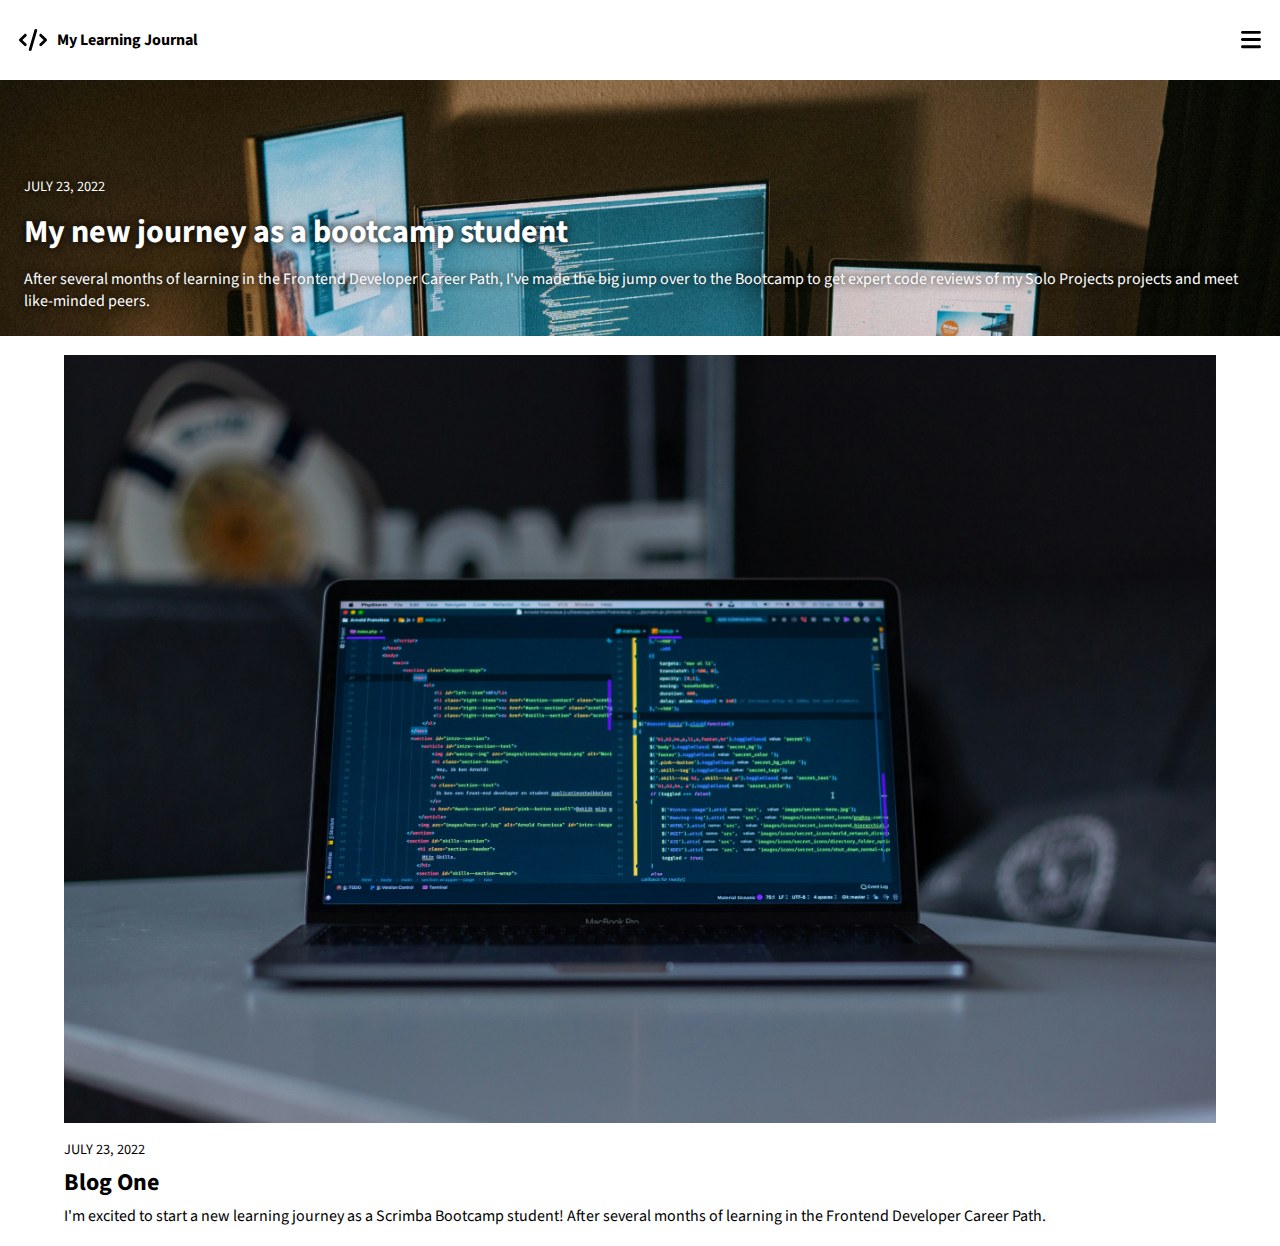
==== index.html @ e645233d "Implemented the blog section..." ====
<!DOCTYPE html>
<html lang="en">
<head>
    <meta charset="UTF-8">
    <meta name="viewport" content="width=device-width, initial-scale=1.0">
    <link rel="preconnect" href="https://fonts.googleapis.com">
    <link rel="preconnect" href="https://fonts.gstatic.com" crossorigin>
    <link href="https://fonts.googleapis.com/css2?family=Source+Sans+3:wght@400;700&display=swap" rel="stylesheet">
    <link rel="stylesheet" href="index.css">
    <title>My Learning Journal</title>
</head>
<body>
    <header class="flex">
        <img src="./images/site-logo.svg" alt="The site icon" class="site-logo">
        <p class="site-title">My Learning Journal</p>
        <img src="./images/bars-icon.svg" aria-label="Menu button" id="menu-btn">
        <nav class="hidden" id="menu-bar">
            <p class="close-btn" id="close-btn" aria-label="Close button">X</p>
            <ul>
                <li><a href="#" class="nav-link">Home</a></li>
                <li><a href="#" class="nav-link">About Me</a></li>
            </ul>
        </nav>
    </header>

    <main>
        <section class="hero" role="img">
            <p class="hero-subtitle">JULY 23, 2022</p>
            <h1 class="hero-title">My new journey as a bootcamp student</h1>
            <p class="hero-body">After several months of learning in the Frontend Developer Career Path, I've made the big jump over to the Bootcamp to
            get expert code reviews of my Solo Projects projects and meet like-minded peers.
            </p>
        </section>

        <article class="blog-post">
            <img src="./images/blog-one.jpg" alt="A random image" class="blog-post-img">
            <p class="blog-post-subtitle">JULY 23, 2022</p>
            <h2 class="blog-post-title">Blog One</h2>
            <p class="blog-post-body">I'm excited to start a new learning journey as a Scrimba Bootcamp student! After several months of learning in the
            Frontend Developer Career Path.</p>
        </article>
    </main>

    <script src="index.js"></script>
</body>
</html>
---- index.css ----
* {
    box-sizing: border-box;
}

body {
    margin: 0;
    font-family: 'Source Sans 3', sans-serif;
}

/* Utility Classes */

.flex {
    display: flex;
}

.hidden {
    display: none;
}

/* Layout */

header {
    padding: 0.8em 1.2em;
    align-items: center;
    position: relative;
}

.site-logo {
    width: 10%;
    max-width: 28px;
}

.site-title {
    margin-left: 10px;
    font-weight: 700;
}

nav {
    background-color: #202020;
    width: 150px;
    height: 60vh;
    position: absolute; 
    top: 0;
    right: 0;
}

nav > ul {
    list-style: none;
    padding-left: 0.5em;
    margin: 1.2em 0;
}

ul > li {
    margin-bottom: 0.5em;
    border-bottom: 1px solid #ececec;
}

.hero {
    background: url('./images/hero-img.jpg');
    background-size: cover;
    color: #fff;
    padding: 6em 1.5em 1.5em;
}

.hero-subtitle,
.hero-title,
.hero-body {
    margin: 0;
    text-shadow: 0 0 8px black;
}

.hero-subtitle {
    font-size: 0.9rem;
}

.hero-title {
    font-size: 2rem;
    margin: 0.4em 0;
}

.blog-post {
    width: 90%;
    margin: 0 auto;
    padding: 1.2em 0;
}

.blog-post-img {
    width: 100%;
    display: block;
    margin-bottom: 1em;
}

.blog-post-subtitle,
.blog-post-body {
    margin: 0;
}

.blog-post-subtitle {
    font-size: 0.9rem;
}

.blog-post-title {
    margin: 0.2em 0;
    font-size: 1.5rem;
}

/* Buttons & Links */

#menu-btn {
    width: 20px;
    margin-left: auto;
}

.close-btn {
    margin: 0.2em 0.4em 0 0;
    text-align: right;
    color: #ececec;
    font-weight: 700;
    font-size: 1.6rem;
}

.nav-link {
    color: #ececec;
    font-size: 1.1rem;
    text-decoration: none;
}

#menu-btn:hover,
.close-btn:hover,
.nav-link:hover,
.nav-link:active {
    cursor: pointer;
    opacity: 0.7;
}
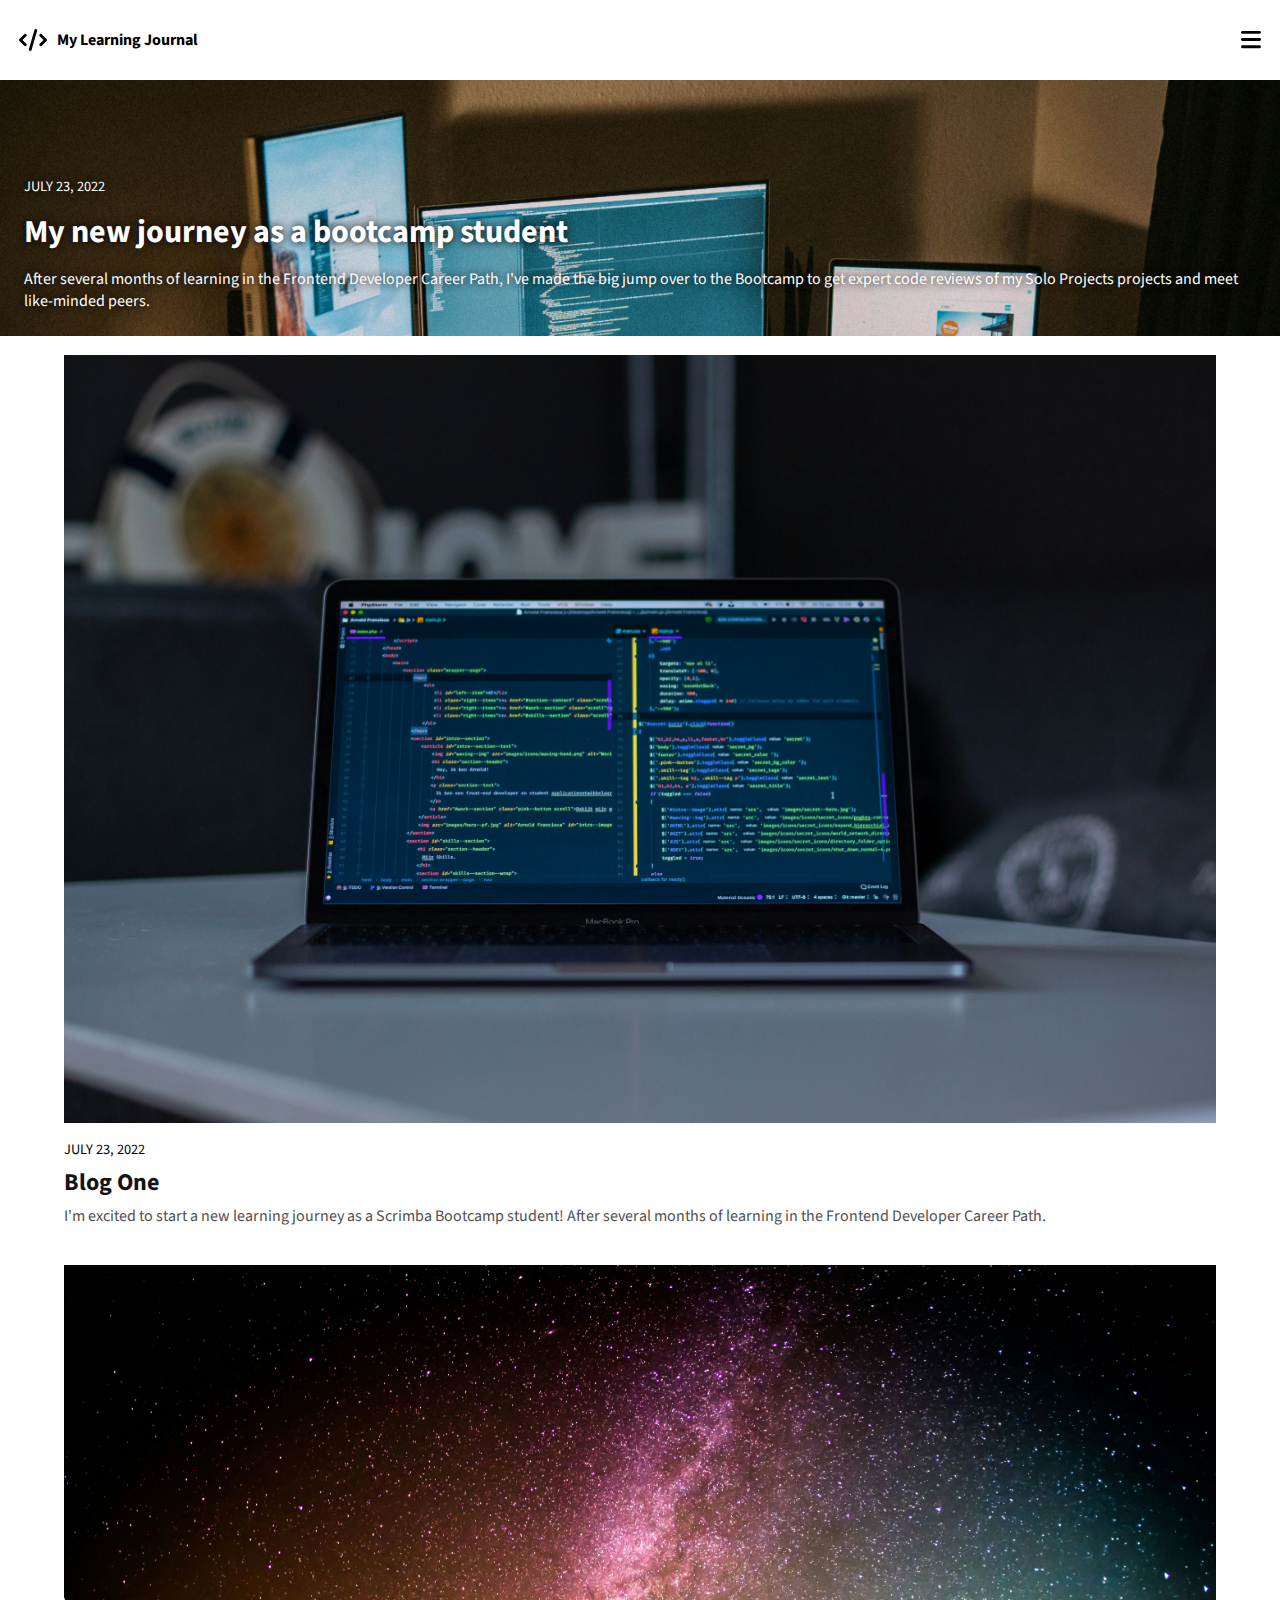
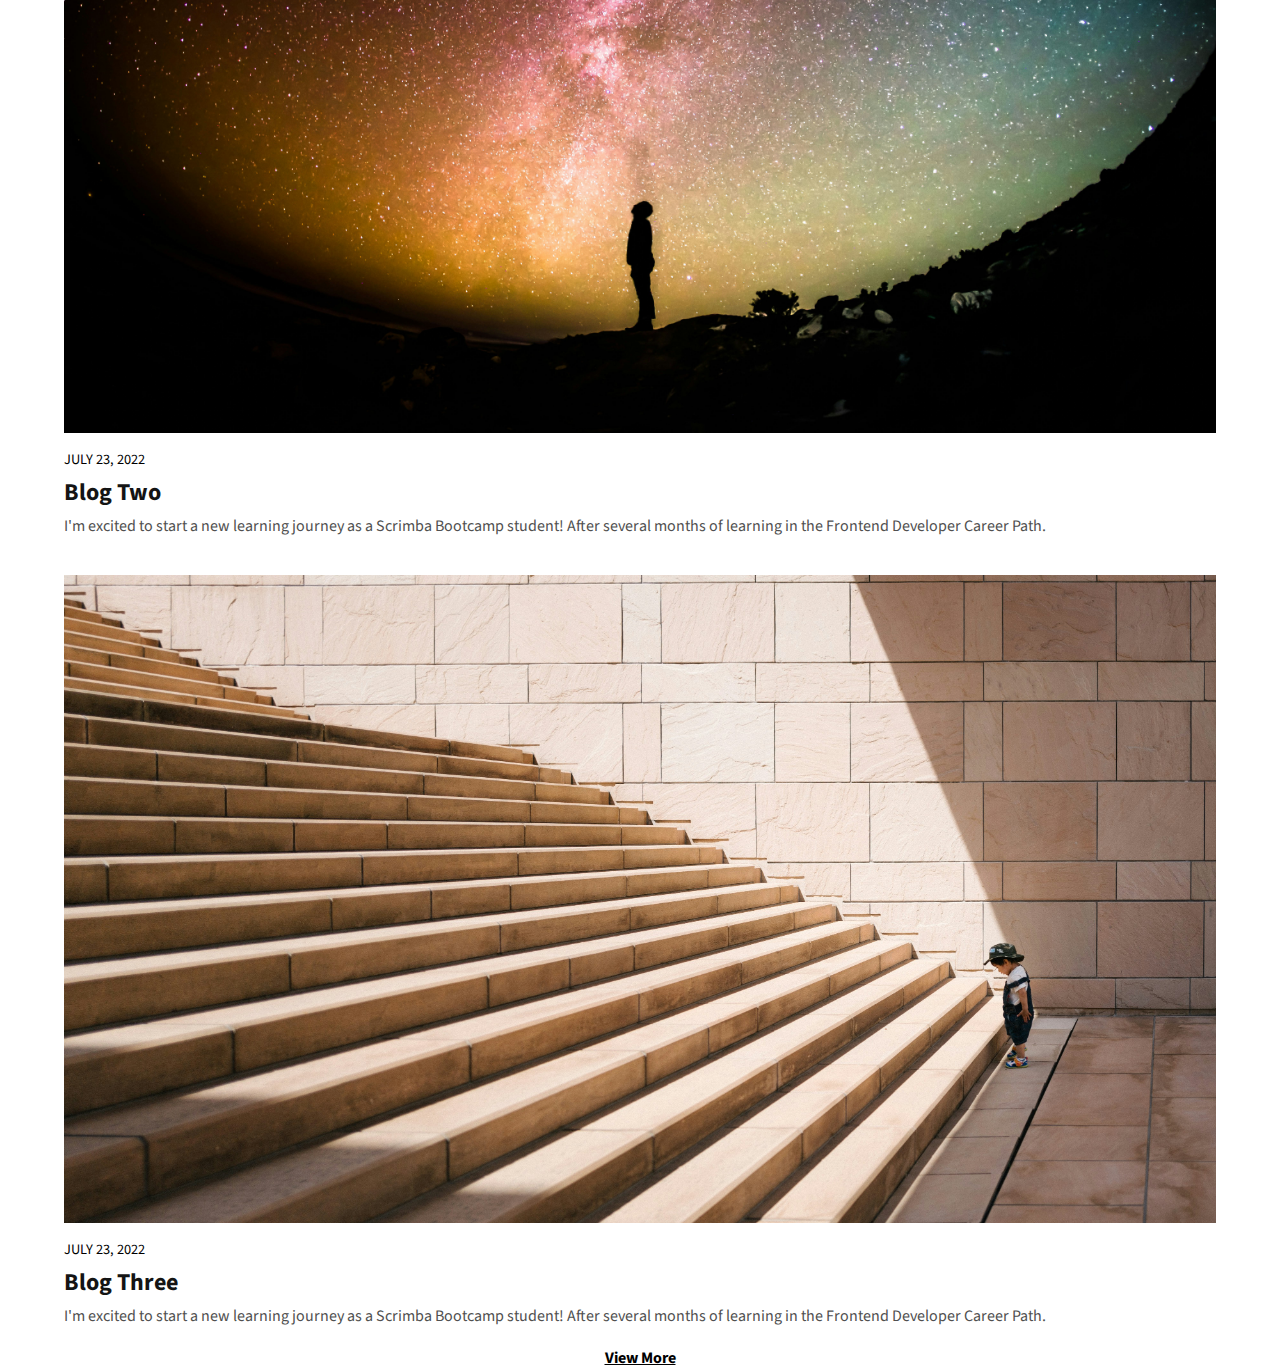
==== commit 136ca5c0: "Almost completed the mobile view" ====
--- a/index.html
+++ b/index.html
@@ -15,7 +15,7 @@
         <p class="site-title">My Learning Journal</p>
         <img src="./images/bars-icon.svg" aria-label="Menu button" id="menu-btn">
         <nav class="hidden" id="menu-bar">
-            <p class="close-btn" id="close-btn" aria-label="Close button">X</p>
+            <p class="close-menu-btn" id="close-menu-btn" aria-label="Close button">X</p>
             <ul>
                 <li><a href="#" class="nav-link">Home</a></li>
                 <li><a href="#" class="nav-link">About Me</a></li>
@@ -39,6 +39,44 @@
             <p class="blog-post-body">I'm excited to start a new learning journey as a Scrimba Bootcamp student! After several months of learning in the
             Frontend Developer Career Path.</p>
         </article>
+
+        <article class="blog-post">
+            <img src="./images/blog-two.jpg" alt="A random image" class="blog-post-img">
+            <p class="blog-post-subtitle">JULY 23, 2022</p>
+            <h2 class="blog-post-title">Blog Two</h2>
+            <p class="blog-post-body">I'm excited to start a new learning journey as a Scrimba Bootcamp student! After several months of learning in the Frontend Developer Career Path.</p>
+        </article>
+
+        <article class="blog-post">
+            <img src="./images/blog-three.jpg" alt="A random image" class="blog-post-img">
+            <p class="blog-post-subtitle">JULY 23, 2022</p>
+            <h2 class="blog-post-title">Blog Three</h2>
+            <p class="blog-post-body">I'm excited to start a new learning journey as a Scrimba Bootcamp student! After several months of learning in the Frontend Developer Career Path.</p>
+        </article>
+
+        <section class="hidden" id="hidden-posts">
+            <article class="blog-post">
+                <img src="./images/blog-four.jpg" alt="A random image" class="blog-post-img">
+                <p class="blog-post-subtitle">JULY 23, 2022</p>
+                <h2 class="blog-post-title">Blog Four</h2>
+                <p class="blog-post-body">I'm excited to start a new learning journey as a Scrimba Bootcamp student! After several months of learning in the Frontend Developer Career Path.</p>
+            </article>
+
+            <article class="blog-post">
+                <img src="./images/blog-five.jpg" alt="A random image" class="blog-post-img">
+                <p class="blog-post-subtitle">JULY 23, 2022</p>
+                <h2 class="blog-post-title">Blog Five</h2>
+                <p class="blog-post-body">I'm excited to start a new learning journey as a Scrimba Bootcamp student! After several months of learning in the Frontend Developer Career Path.</p>
+            </article>
+
+            <article class="blog-post">
+                <img src="./images/blog-six.jpg" alt="A random image" class="blog-post-img">
+                <p class="blog-post-subtitle">JULY 23, 2022</p>
+                <h2 class="blog-post-title">Blog Six</h2>
+                <p class="blog-post-body">I'm excited to start a new learning journey as a Scrimba Bootcamp student! After several months of learning in the Frontend Developer Career Path.</p>
+            </article>
+        </section>
+        <button id="btn-expand-posts">View More</button>
     </main>
 
     <script src="index.js"></script>
--- a/index.css
+++ b/index.css
@@ -93,15 +93,18 @@
 .blog-post-subtitle,
 .blog-post-body {
     margin: 0;
+    color: #505050;
 }
 
 .blog-post-subtitle {
     font-size: 0.9rem;
+    color: #000;
 }
 
 .blog-post-title {
     margin: 0.2em 0;
     font-size: 1.5rem;
+    color: #141414;
 }
 
 /* Buttons & Links */
@@ -111,7 +114,7 @@
     margin-left: auto;
 }
 
-.close-btn {
+.close-menu-btn {
     margin: 0.2em 0.4em 0 0;
     text-align: right;
     color: #ececec;
@@ -125,8 +128,21 @@
     text-decoration: none;
 }
 
+#btn-expand-posts {
+    display: block;
+    margin: 0 auto;
+    color: #000;
+    font-family: inherit;
+    font-size: 1rem;
+    font-weight: 700;
+    text-decoration: underline;
+    border: none;
+    background-color: inherit;
+}
+
 #menu-btn:hover,
-.close-btn:hover,
+#btn-expand-posts:hover,
+.close-menu-btn:hover,
 .nav-link:hover,
 .nav-link:active {
     cursor: pointer;
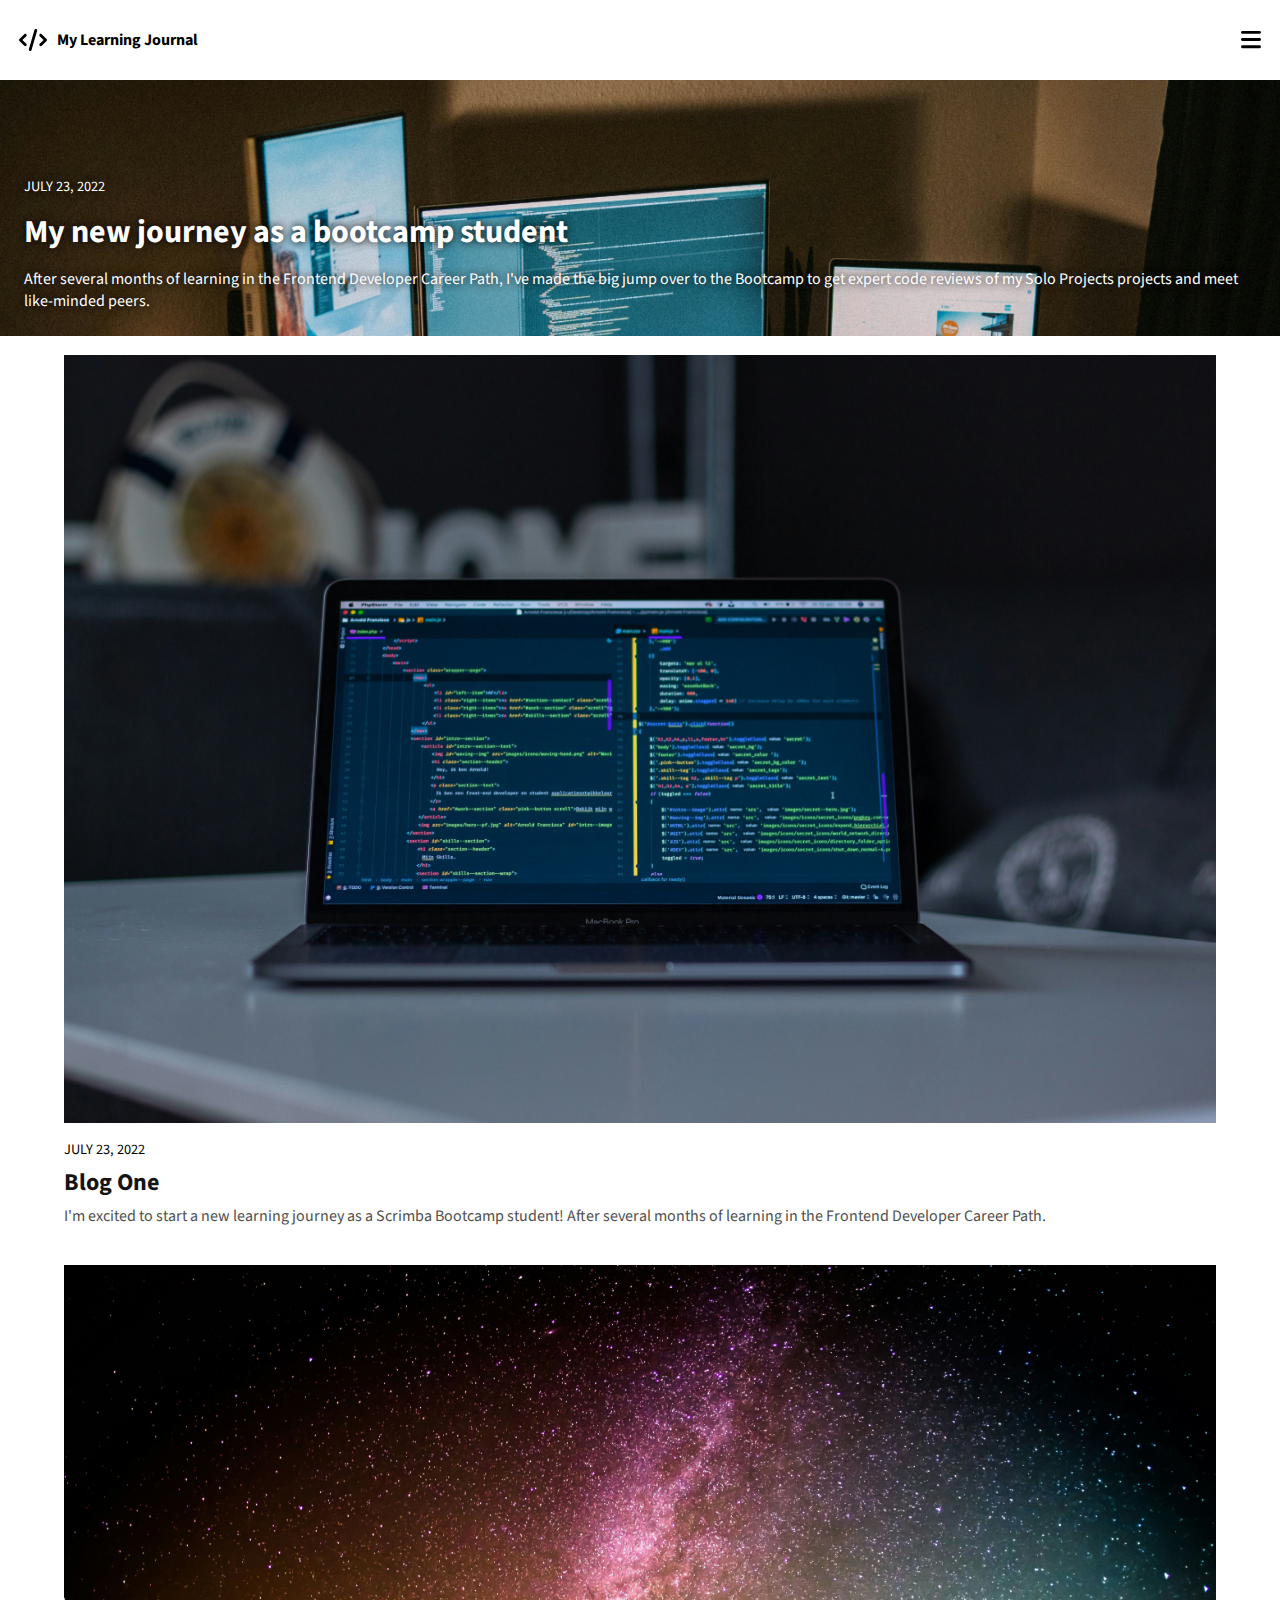
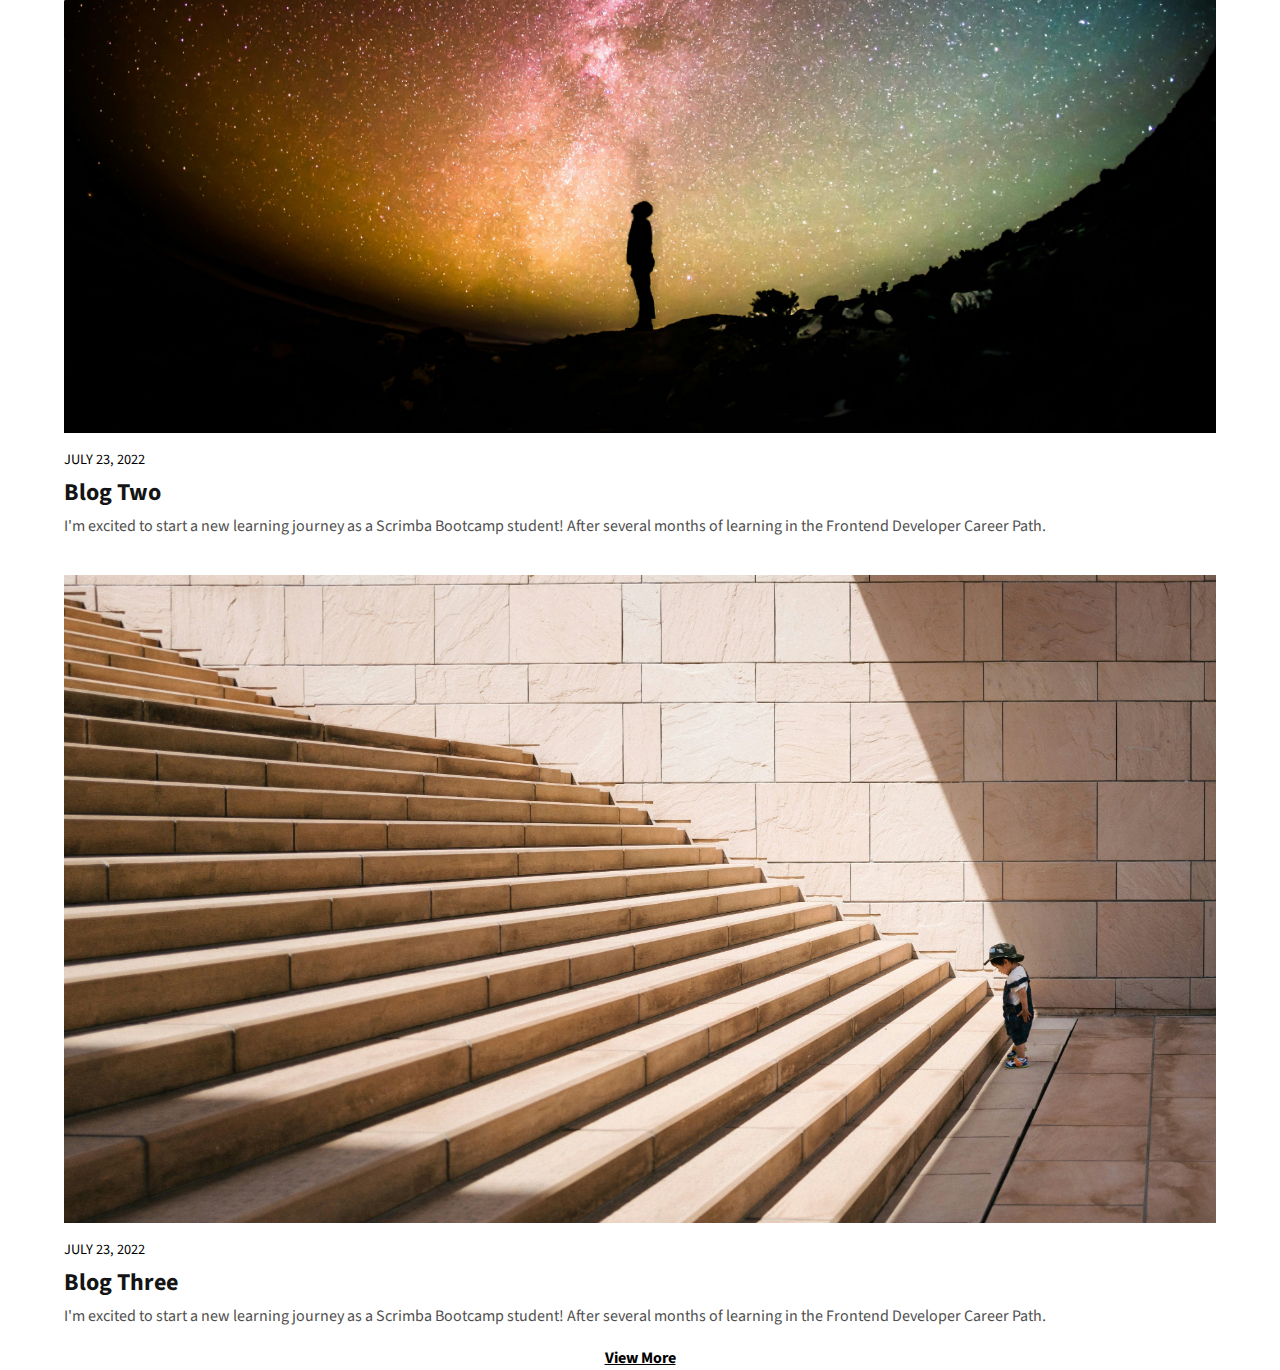
==== commit c64d8480: "Updated the images" ====
--- a/index.html
+++ b/index.html
@@ -33,7 +33,7 @@
         </section>
 
         <article class="blog-post">
-            <img src="./images/blog-one.jpg" alt="A random image" class="blog-post-img">
+            <img src="./images/blog-one.jpg" alt="A random image" class="blog-post-img" loading="lazy">
             <p class="blog-post-subtitle">JULY 23, 2022</p>
             <h2 class="blog-post-title">Blog One</h2>
             <p class="blog-post-body">I'm excited to start a new learning journey as a Scrimba Bootcamp student! After several months of learning in the
@@ -41,14 +41,14 @@
         </article>
 
         <article class="blog-post">
-            <img src="./images/blog-two.jpg" alt="A random image" class="blog-post-img">
+            <img src="./images/blog-two.jpg" alt="A random image" class="blog-post-img" loading="lazy">
             <p class="blog-post-subtitle">JULY 23, 2022</p>
             <h2 class="blog-post-title">Blog Two</h2>
             <p class="blog-post-body">I'm excited to start a new learning journey as a Scrimba Bootcamp student! After several months of learning in the Frontend Developer Career Path.</p>
         </article>
 
         <article class="blog-post">
-            <img src="./images/blog-three.jpg" alt="A random image" class="blog-post-img">
+            <img src="./images/blog-three.jpg" alt="A random image" class="blog-post-img" loading="lazy">
             <p class="blog-post-subtitle">JULY 23, 2022</p>
             <h2 class="blog-post-title">Blog Three</h2>
             <p class="blog-post-body">I'm excited to start a new learning journey as a Scrimba Bootcamp student! After several months of learning in the Frontend Developer Career Path.</p>
@@ -56,21 +56,21 @@
 
         <section class="hidden" id="hidden-posts">
             <article class="blog-post">
-                <img src="./images/blog-four.jpg" alt="A random image" class="blog-post-img">
+                <img src="./images/blog-four.jpg" alt="A random image" class="blog-post-img" loading="lazy">
                 <p class="blog-post-subtitle">JULY 23, 2022</p>
                 <h2 class="blog-post-title">Blog Four</h2>
                 <p class="blog-post-body">I'm excited to start a new learning journey as a Scrimba Bootcamp student! After several months of learning in the Frontend Developer Career Path.</p>
             </article>
 
             <article class="blog-post">
-                <img src="./images/blog-five.jpg" alt="A random image" class="blog-post-img">
+                <img src="./images/blog-five.jpg" alt="A random image" class="blog-post-img" loading="lazy">
                 <p class="blog-post-subtitle">JULY 23, 2022</p>
                 <h2 class="blog-post-title">Blog Five</h2>
                 <p class="blog-post-body">I'm excited to start a new learning journey as a Scrimba Bootcamp student! After several months of learning in the Frontend Developer Career Path.</p>
             </article>
 
             <article class="blog-post">
-                <img src="./images/blog-six.jpg" alt="A random image" class="blog-post-img">
+                <img src="./images/blog-six.jpg" alt="A random image" class="blog-post-img" loading="lazy">
                 <p class="blog-post-subtitle">JULY 23, 2022</p>
                 <h2 class="blog-post-title">Blog Six</h2>
                 <p class="blog-post-body">I'm excited to start a new learning journey as a Scrimba Bootcamp student! After several months of learning in the Frontend Developer Career Path.</p>
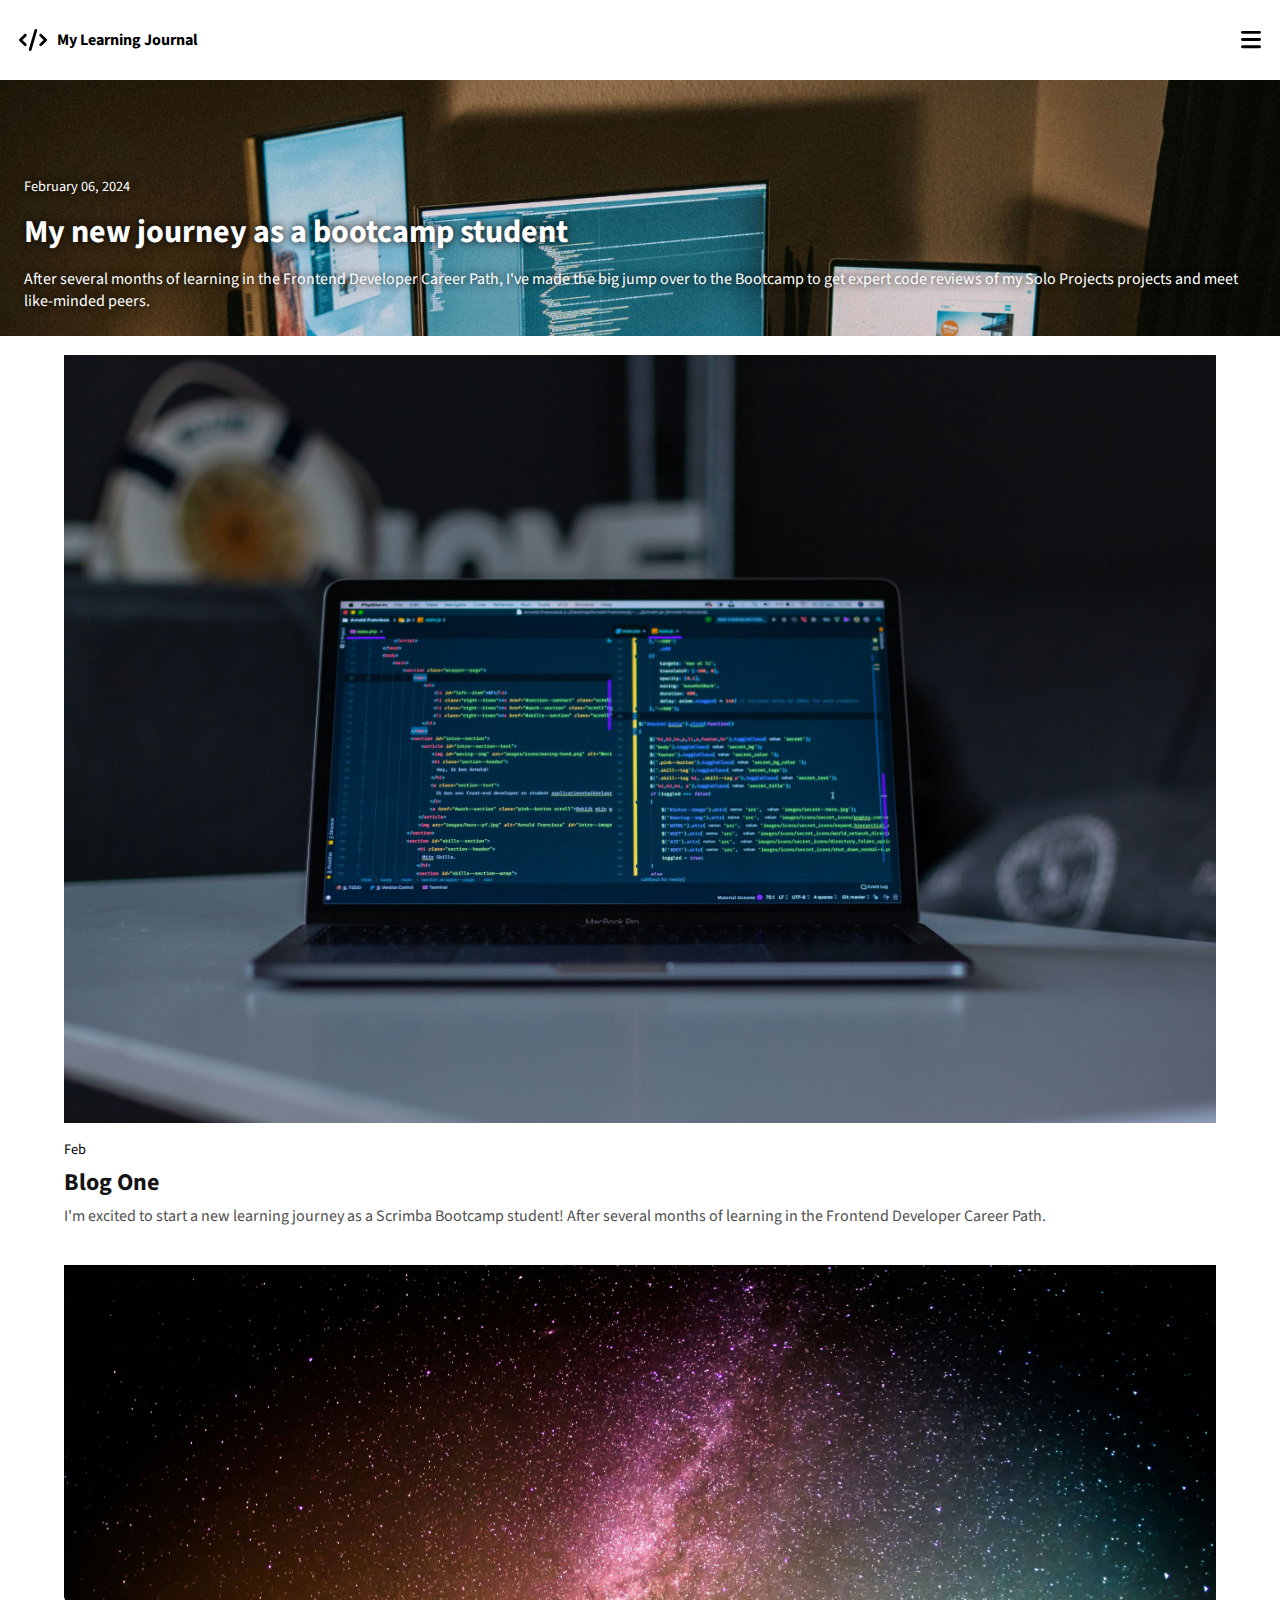
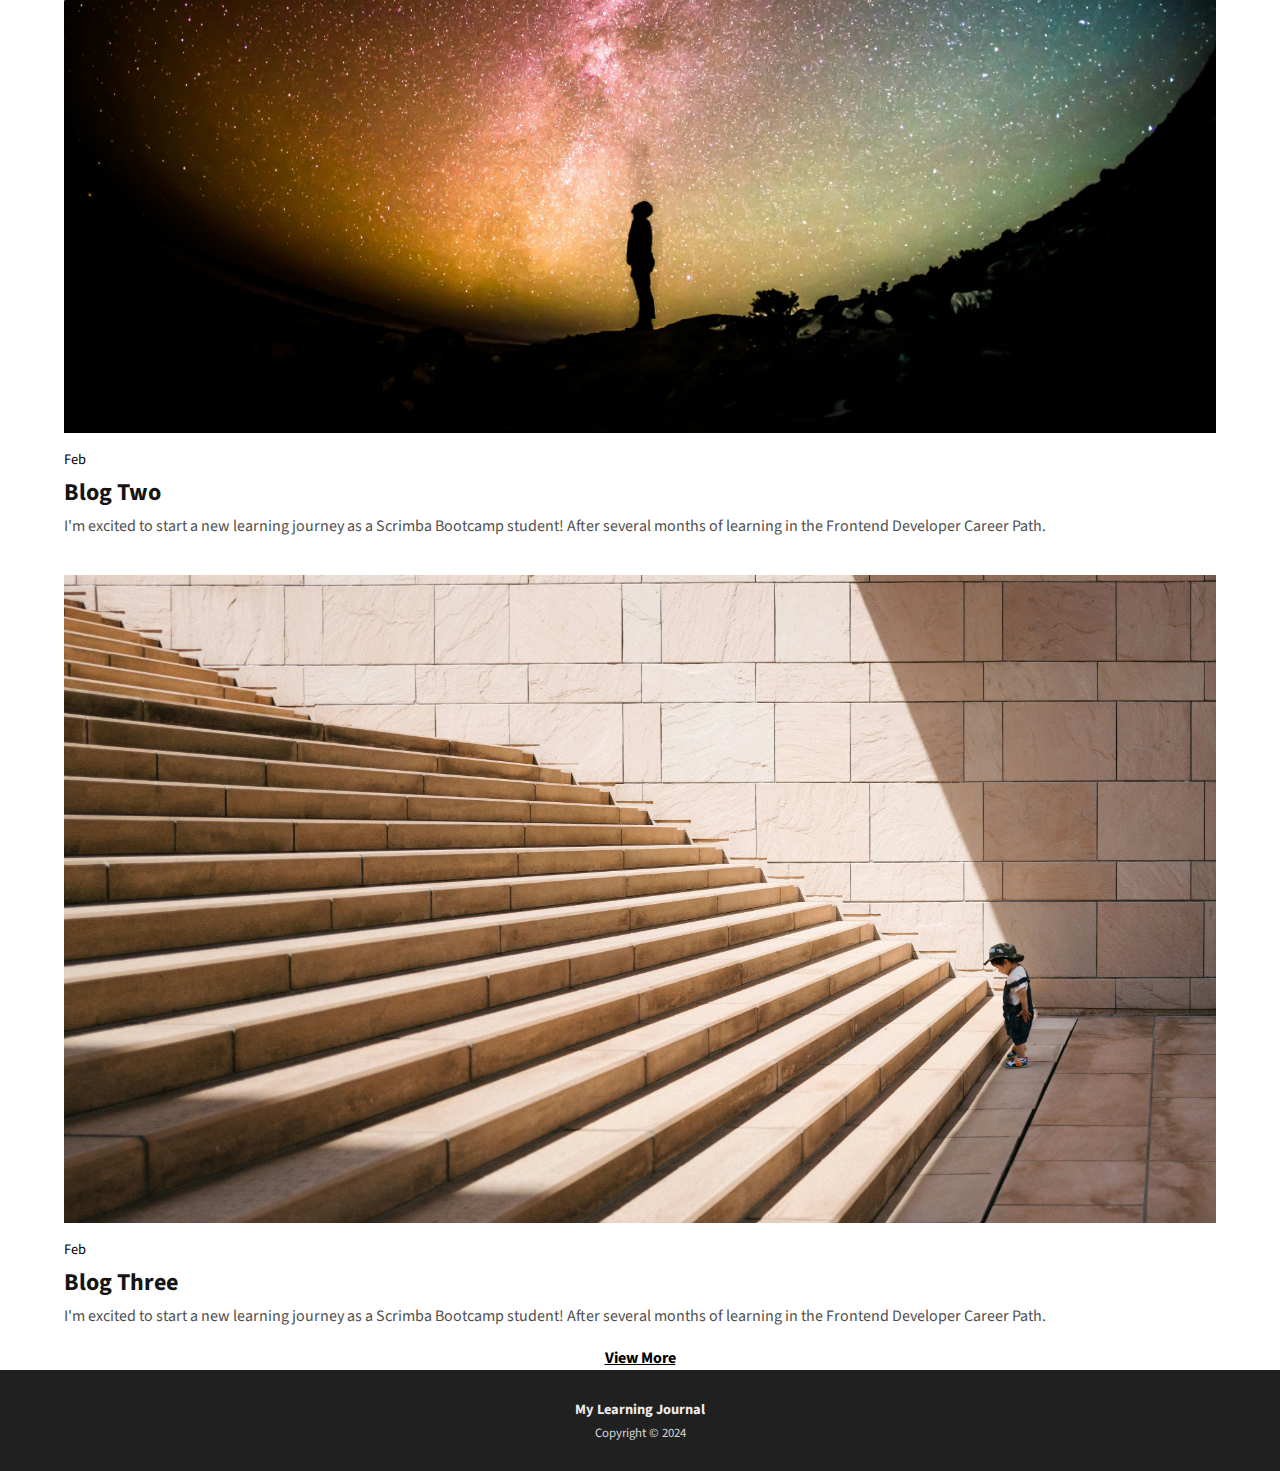
==== commit cf8b8d34: "Home page completed in mobile view" ====
--- a/index.html
+++ b/index.html
@@ -17,15 +17,15 @@
         <nav class="hidden" id="menu-bar">
             <p class="close-menu-btn" id="close-menu-btn" aria-label="Close button">X</p>
             <ul>
-                <li><a href="#" class="nav-link">Home</a></li>
-                <li><a href="#" class="nav-link">About Me</a></li>
+                <li><a href="#" class="nav-link border">Home</a></li>
+                <li><a href="#" class="nav-link hover">About Me</a></li>
             </ul>
         </nav>
     </header>
 
     <main>
         <section class="hero" role="img">
-            <p class="hero-subtitle">JULY 23, 2022</p>
+            <p class="hero-subtitle">February 06, 2024</p>
             <h1 class="hero-title">My new journey as a bootcamp student</h1>
             <p class="hero-body">After several months of learning in the Frontend Developer Career Path, I've made the big jump over to the Bootcamp to
             get expert code reviews of my Solo Projects projects and meet like-minded peers.
@@ -34,7 +34,7 @@
 
         <article class="blog-post">
             <img src="./images/blog-one.jpg" alt="A random image" class="blog-post-img" loading="lazy">
-            <p class="blog-post-subtitle">JULY 23, 2022</p>
+            <p class="blog-post-subtitle">Feb</p>
             <h2 class="blog-post-title">Blog One</h2>
             <p class="blog-post-body">I'm excited to start a new learning journey as a Scrimba Bootcamp student! After several months of learning in the
             Frontend Developer Career Path.</p>
@@ -42,14 +42,14 @@
 
         <article class="blog-post">
             <img src="./images/blog-two.jpg" alt="A random image" class="blog-post-img" loading="lazy">
-            <p class="blog-post-subtitle">JULY 23, 2022</p>
+            <p class="blog-post-subtitle">Feb</p>
             <h2 class="blog-post-title">Blog Two</h2>
             <p class="blog-post-body">I'm excited to start a new learning journey as a Scrimba Bootcamp student! After several months of learning in the Frontend Developer Career Path.</p>
         </article>
 
         <article class="blog-post">
             <img src="./images/blog-three.jpg" alt="A random image" class="blog-post-img" loading="lazy">
-            <p class="blog-post-subtitle">JULY 23, 2022</p>
+            <p class="blog-post-subtitle">Feb</p>
             <h2 class="blog-post-title">Blog Three</h2>
             <p class="blog-post-body">I'm excited to start a new learning journey as a Scrimba Bootcamp student! After several months of learning in the Frontend Developer Career Path.</p>
         </article>
@@ -57,27 +57,31 @@
         <section class="hidden" id="hidden-posts">
             <article class="blog-post">
                 <img src="./images/blog-four.jpg" alt="A random image" class="blog-post-img" loading="lazy">
-                <p class="blog-post-subtitle">JULY 23, 2022</p>
+                <p class="blog-post-subtitle">Feb</p>
                 <h2 class="blog-post-title">Blog Four</h2>
                 <p class="blog-post-body">I'm excited to start a new learning journey as a Scrimba Bootcamp student! After several months of learning in the Frontend Developer Career Path.</p>
             </article>
 
             <article class="blog-post">
                 <img src="./images/blog-five.jpg" alt="A random image" class="blog-post-img" loading="lazy">
-                <p class="blog-post-subtitle">JULY 23, 2022</p>
+                <p class="blog-post-subtitle">Feb</p>
                 <h2 class="blog-post-title">Blog Five</h2>
                 <p class="blog-post-body">I'm excited to start a new learning journey as a Scrimba Bootcamp student! After several months of learning in the Frontend Developer Career Path.</p>
             </article>
 
             <article class="blog-post">
                 <img src="./images/blog-six.jpg" alt="A random image" class="blog-post-img" loading="lazy">
-                <p class="blog-post-subtitle">JULY 23, 2022</p>
+                <p class="blog-post-subtitle">Feb</p>
                 <h2 class="blog-post-title">Blog Six</h2>
                 <p class="blog-post-body">I'm excited to start a new learning journey as a Scrimba Bootcamp student! After several months of learning in the Frontend Developer Career Path.</p>
             </article>
         </section>
         <button id="btn-expand-posts">View More</button>
     </main>
+    <footer>
+        <h3 class="footer-title">My Learning Journal</h3>
+        <p class="copyright">Copyright &copy 2024</p>
+    </footer>
 
     <script src="index.js"></script>
 </body>
--- a/index.css
+++ b/index.css
@@ -16,6 +16,11 @@
 .hidden {
     display: none;
 }
+
+.border {
+    border-bottom: 1px solid #ececec;
+}
+
 
 /* Layout */
 
@@ -38,7 +43,7 @@
 nav {
     background-color: #202020;
     width: 150px;
-    height: 60vh;
+    height: 40vh;
     position: absolute; 
     top: 0;
     right: 0;
@@ -52,7 +57,6 @@
 
 ul > li {
     margin-bottom: 0.5em;
-    border-bottom: 1px solid #ececec;
 }
 
 .hero {
@@ -107,6 +111,24 @@
     color: #141414;
 }
 
+footer {
+    background-color: #202020;
+    text-align: center;
+    padding: 1.8em 0;
+}
+
+.footer-title {
+    color: #ececec;
+    font-size: 0.9rem;
+    margin: 0 0 0.3em;
+}
+
+.copyright {
+    color: #d7d7d7;
+    font-size: 0.8rem;
+    margin: 0;
+}
+
 /* Buttons & Links */
 
 #menu-btn {
@@ -126,6 +148,7 @@
     color: #ececec;
     font-size: 1.1rem;
     text-decoration: none;
+    cursor: default;
 }
 
 #btn-expand-posts {
@@ -143,8 +166,8 @@
 #menu-btn:hover,
 #btn-expand-posts:hover,
 .close-menu-btn:hover,
-.nav-link:hover,
-.nav-link:active {
+.hover:hover,
+.hover:active {
     cursor: pointer;
     opacity: 0.7;
 }
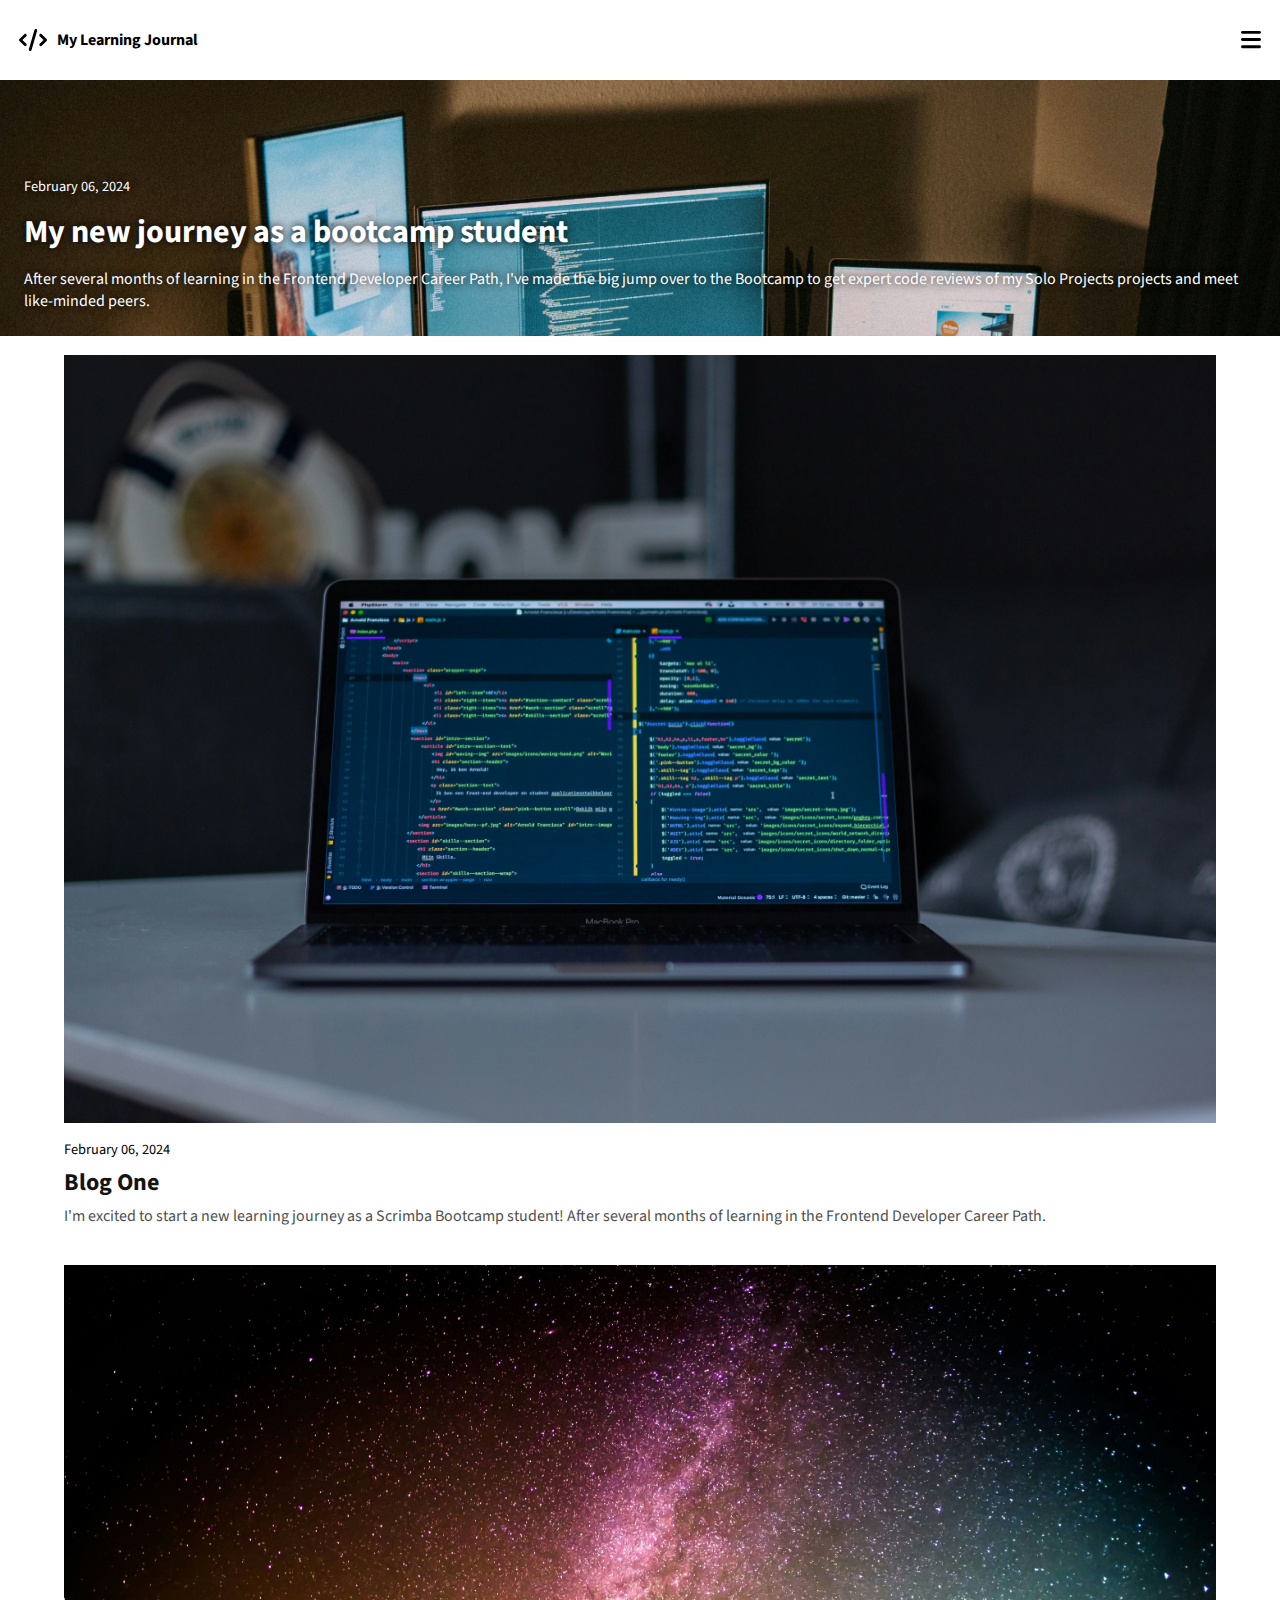
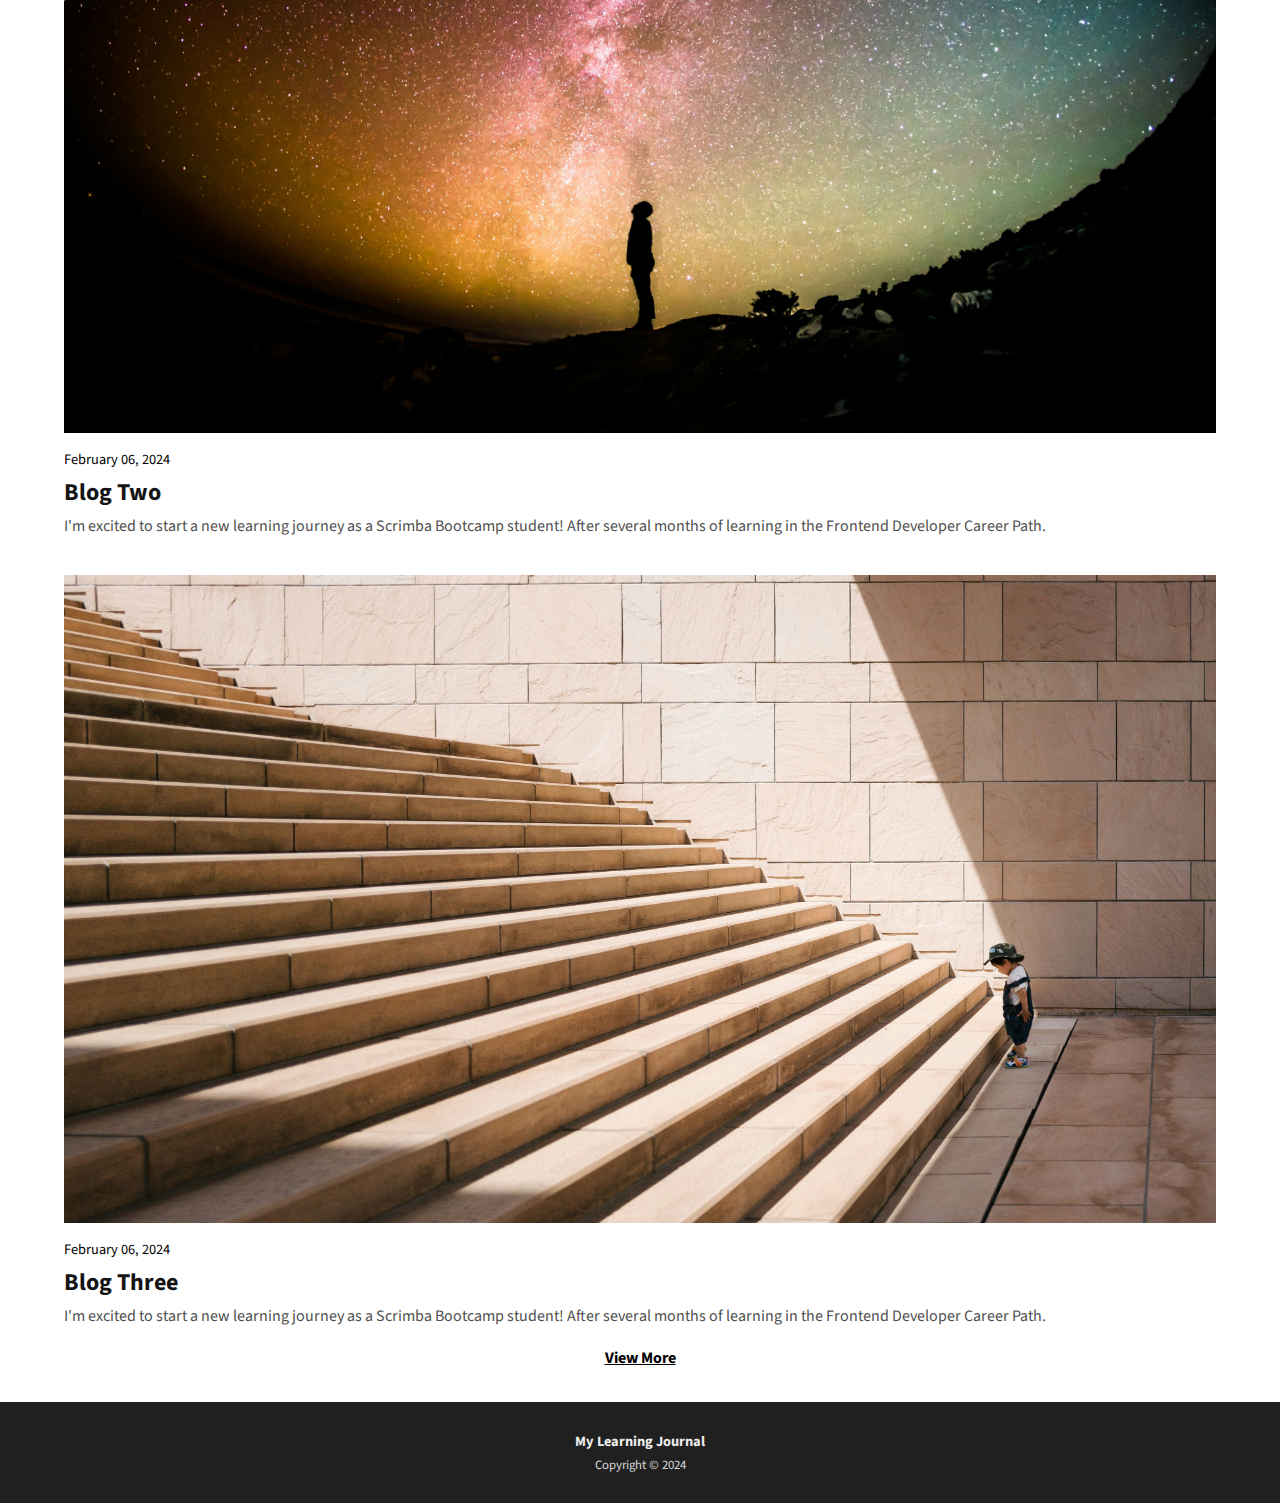
==== commit 49a4a059: "Expanded the 'About Me' page" ====
--- a/index.html
+++ b/index.html
@@ -18,7 +18,7 @@
             <p class="close-menu-btn" id="close-menu-btn" aria-label="Close button">X</p>
             <ul>
                 <li><a href="#" class="nav-link border">Home</a></li>
-                <li><a href="#" class="nav-link hover">About Me</a></li>
+                <li><a href="./about-me.html" class="nav-link hover">About Me</a></li>
             </ul>
         </nav>
     </header>
@@ -34,7 +34,7 @@
 
         <article class="blog-post">
             <img src="./images/blog-one.jpg" alt="A random image" class="blog-post-img" loading="lazy">
-            <p class="blog-post-subtitle">Feb</p>
+            <p class="blog-post-subtitle">February 06, 2024</p>
             <h2 class="blog-post-title">Blog One</h2>
             <p class="blog-post-body">I'm excited to start a new learning journey as a Scrimba Bootcamp student! After several months of learning in the
             Frontend Developer Career Path.</p>
@@ -42,14 +42,14 @@
 
         <article class="blog-post">
             <img src="./images/blog-two.jpg" alt="A random image" class="blog-post-img" loading="lazy">
-            <p class="blog-post-subtitle">Feb</p>
+            <p class="blog-post-subtitle">February 06, 2024</p>
             <h2 class="blog-post-title">Blog Two</h2>
             <p class="blog-post-body">I'm excited to start a new learning journey as a Scrimba Bootcamp student! After several months of learning in the Frontend Developer Career Path.</p>
         </article>
 
         <article class="blog-post">
             <img src="./images/blog-three.jpg" alt="A random image" class="blog-post-img" loading="lazy">
-            <p class="blog-post-subtitle">Feb</p>
+            <p class="blog-post-subtitle">February 06, 2024</p>
             <h2 class="blog-post-title">Blog Three</h2>
             <p class="blog-post-body">I'm excited to start a new learning journey as a Scrimba Bootcamp student! After several months of learning in the Frontend Developer Career Path.</p>
         </article>
@@ -57,21 +57,21 @@
         <section class="hidden" id="hidden-posts">
             <article class="blog-post">
                 <img src="./images/blog-four.jpg" alt="A random image" class="blog-post-img" loading="lazy">
-                <p class="blog-post-subtitle">Feb</p>
+                <p class="blog-post-subtitle">February 06, 2024</p>
                 <h2 class="blog-post-title">Blog Four</h2>
                 <p class="blog-post-body">I'm excited to start a new learning journey as a Scrimba Bootcamp student! After several months of learning in the Frontend Developer Career Path.</p>
             </article>
 
             <article class="blog-post">
                 <img src="./images/blog-five.jpg" alt="A random image" class="blog-post-img" loading="lazy">
-                <p class="blog-post-subtitle">Feb</p>
+                <p class="blog-post-subtitle">February 06, 2024</p>
                 <h2 class="blog-post-title">Blog Five</h2>
                 <p class="blog-post-body">I'm excited to start a new learning journey as a Scrimba Bootcamp student! After several months of learning in the Frontend Developer Career Path.</p>
             </article>
 
             <article class="blog-post">
                 <img src="./images/blog-six.jpg" alt="A random image" class="blog-post-img" loading="lazy">
-                <p class="blog-post-subtitle">Feb</p>
+                <p class="blog-post-subtitle">February 06, 2024</p>
                 <h2 class="blog-post-title">Blog Six</h2>
                 <p class="blog-post-body">I'm excited to start a new learning journey as a Scrimba Bootcamp student! After several months of learning in the Frontend Developer Career Path.</p>
             </article>
--- a/index.css
+++ b/index.css
@@ -153,7 +153,7 @@
 
 #btn-expand-posts {
     display: block;
-    margin: 0 auto;
+    margin: 0 auto 2em;
     color: #000;
     font-family: inherit;
     font-size: 1rem;
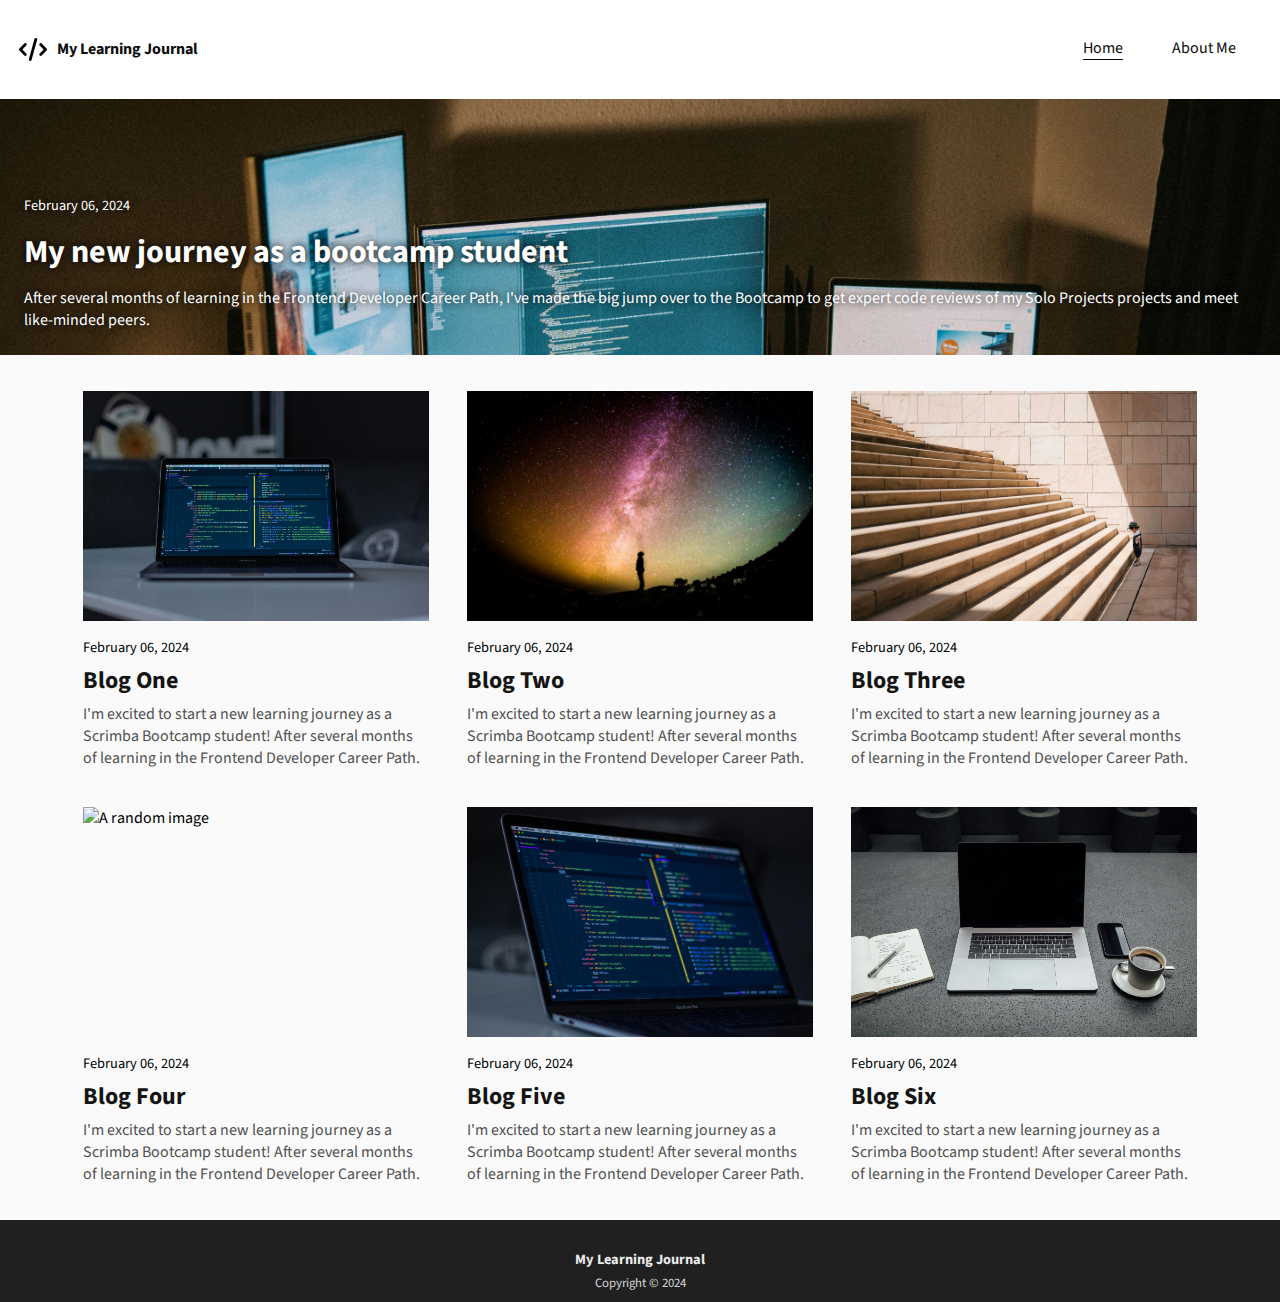
==== commit 2092f4ef: "Major refactoring required" ====
--- a/index.html
+++ b/index.html
@@ -26,55 +26,57 @@
     <main>
         <section class="hero" role="img">
             <p class="hero-subtitle">February 06, 2024</p>
-            <h1 class="hero-title">My new journey as a bootcamp student</h1>
+            <h1 class="hero-title"><a href="./journey.html" class="journey-post">My new journey as a bootcamp student</a></h1>
             <p class="hero-body">After several months of learning in the Frontend Developer Career Path, I've made the big jump over to the Bootcamp to
             get expert code reviews of my Solo Projects projects and meet like-minded peers.
             </p>
         </section>
 
-        <article class="blog-post">
-            <img src="./images/blog-one.jpg" alt="A random image" class="blog-post-img" loading="lazy">
-            <p class="blog-post-subtitle">February 06, 2024</p>
-            <h2 class="blog-post-title">Blog One</h2>
-            <p class="blog-post-body">I'm excited to start a new learning journey as a Scrimba Bootcamp student! After several months of learning in the
-            Frontend Developer Career Path.</p>
-        </article>
+        <section class="posts">
+            <article class="blog-post">
+                <img src="./images/blog-one.jpg" alt="A random image" class="blog-post-img" loading="lazy">
+                <p class="blog-post-subtitle">February 06, 2024</p>
+                <h2 class="blog-post-title">Blog One</h2>
+                <p class="blog-post-body">I'm excited to start a new learning journey as a Scrimba Bootcamp student! After several months of learning in the
+                Frontend Developer Career Path.</p>
+            </article>
 
-        <article class="blog-post">
-            <img src="./images/blog-two.jpg" alt="A random image" class="blog-post-img" loading="lazy">
-            <p class="blog-post-subtitle">February 06, 2024</p>
-            <h2 class="blog-post-title">Blog Two</h2>
-            <p class="blog-post-body">I'm excited to start a new learning journey as a Scrimba Bootcamp student! After several months of learning in the Frontend Developer Career Path.</p>
-        </article>
-
-        <article class="blog-post">
-            <img src="./images/blog-three.jpg" alt="A random image" class="blog-post-img" loading="lazy">
-            <p class="blog-post-subtitle">February 06, 2024</p>
-            <h2 class="blog-post-title">Blog Three</h2>
-            <p class="blog-post-body">I'm excited to start a new learning journey as a Scrimba Bootcamp student! After several months of learning in the Frontend Developer Career Path.</p>
-        </article>
-
-        <section class="hidden" id="hidden-posts">
             <article class="blog-post">
-                <img src="./images/blog-four.jpg" alt="A random image" class="blog-post-img" loading="lazy">
+                <img src="./images/blog-two.jpg" alt="A random image" class="blog-post-img" loading="lazy">
                 <p class="blog-post-subtitle">February 06, 2024</p>
-                <h2 class="blog-post-title">Blog Four</h2>
+                <h2 class="blog-post-title">Blog Two</h2>
                 <p class="blog-post-body">I'm excited to start a new learning journey as a Scrimba Bootcamp student! After several months of learning in the Frontend Developer Career Path.</p>
             </article>
 
             <article class="blog-post">
-                <img src="./images/blog-five.jpg" alt="A random image" class="blog-post-img" loading="lazy">
+                <img src="./images/blog-three.jpg" alt="A random image" class="blog-post-img" loading="lazy">
                 <p class="blog-post-subtitle">February 06, 2024</p>
-                <h2 class="blog-post-title">Blog Five</h2>
+                <h2 class="blog-post-title">Blog Three</h2>
                 <p class="blog-post-body">I'm excited to start a new learning journey as a Scrimba Bootcamp student! After several months of learning in the Frontend Developer Career Path.</p>
             </article>
 
-            <article class="blog-post">
-                <img src="./images/blog-six.jpg" alt="A random image" class="blog-post-img" loading="lazy">
-                <p class="blog-post-subtitle">February 06, 2024</p>
-                <h2 class="blog-post-title">Blog Six</h2>
-                <p class="blog-post-body">I'm excited to start a new learning journey as a Scrimba Bootcamp student! After several months of learning in the Frontend Developer Career Path.</p>
-            </article>
+            <section class="hidden" id="hidden-posts">
+                <article class="blog-post">
+                    <img src="./images/blog-four.jpg" alt="A random image" class="blog-post-img" loading="lazy">
+                    <p class="blog-post-subtitle">February 06, 2024</p>
+                    <h2 class="blog-post-title">Blog Four</h2>
+                    <p class="blog-post-body">I'm excited to start a new learning journey as a Scrimba Bootcamp student! After several months of learning in the Frontend Developer Career Path.</p>
+                </article>
+
+                <article class="blog-post">
+                    <img src="./images/blog-five.jpg" alt="A random image" class="blog-post-img" loading="lazy">
+                    <p class="blog-post-subtitle">February 06, 2024</p>
+                    <h2 class="blog-post-title">Blog Five</h2>
+                    <p class="blog-post-body">I'm excited to start a new learning journey as a Scrimba Bootcamp student! After several months of learning in the Frontend Developer Career Path.</p>
+                </article>
+
+                <article class="blog-post">
+                    <img src="./images/blog-six.jpg" alt="A random image" class="blog-post-img" loading="lazy">
+                    <p class="blog-post-subtitle">February 06, 2024</p>
+                    <h2 class="blog-post-title">Blog Six</h2>
+                    <p class="blog-post-body">I'm excited to start a new learning journey as a Scrimba Bootcamp student! After several months of learning in the Frontend Developer Career Path.</p>
+                </article>
+            </section>
         </section>
         <button id="btn-expand-posts">View More</button>
     </main>
--- a/index.css
+++ b/index.css
@@ -38,6 +38,7 @@
 .site-title {
     margin-left: 10px;
     font-weight: 700;
+    color: #0e0e0e;
 }
 
 nav {
@@ -90,6 +91,7 @@
 
 .blog-post-img {
     width: 100%;
+    aspect-ratio: 1.5 / 1;
     display: block;
     margin-bottom: 1em;
 }
@@ -142,6 +144,15 @@
     color: #ececec;
     font-weight: 700;
     font-size: 1.6rem;
+}
+
+.journey-post {
+    color: inherit;
+    text-decoration: none;
+}
+
+.journey-post:hover {
+    text-decoration: underline;
 }
 
 .nav-link {
@@ -171,3 +182,60 @@
     cursor: pointer;
     opacity: 0.7;
 }
+
+/* Media Queries */
+
+@media (min-width: 480px) {
+    main {
+        background-color: #fafafa;
+    }
+
+    .posts {
+        display: flex;
+        flex-wrap: wrap;
+        width: 90%;
+        margin: 0 auto;
+        padding: 1em 0;
+    }
+
+    #hidden-posts {
+        display: flex;
+    }
+
+    .blog-post {
+        width: 30%;
+    }
+
+    #menu-btn,
+    .close-menu-btn,
+    #btn-expand-posts {
+        display: none;
+    }
+
+    nav {
+        background-color: inherit;
+        position: static;
+        width: 210px;
+        height: auto;
+        margin-left: auto;
+    }
+
+    nav > ul {
+        display: flex;
+        align-items: center;
+        justify-content: space-around;
+    }
+
+    ul > li {
+        padding-top: 0.3em;
+    }
+
+    .nav-link {
+        color: #090909;
+        font-size: 1rem;
+    }
+
+    .border {
+        border-bottom: 1px solid #090909;
+    }
+}
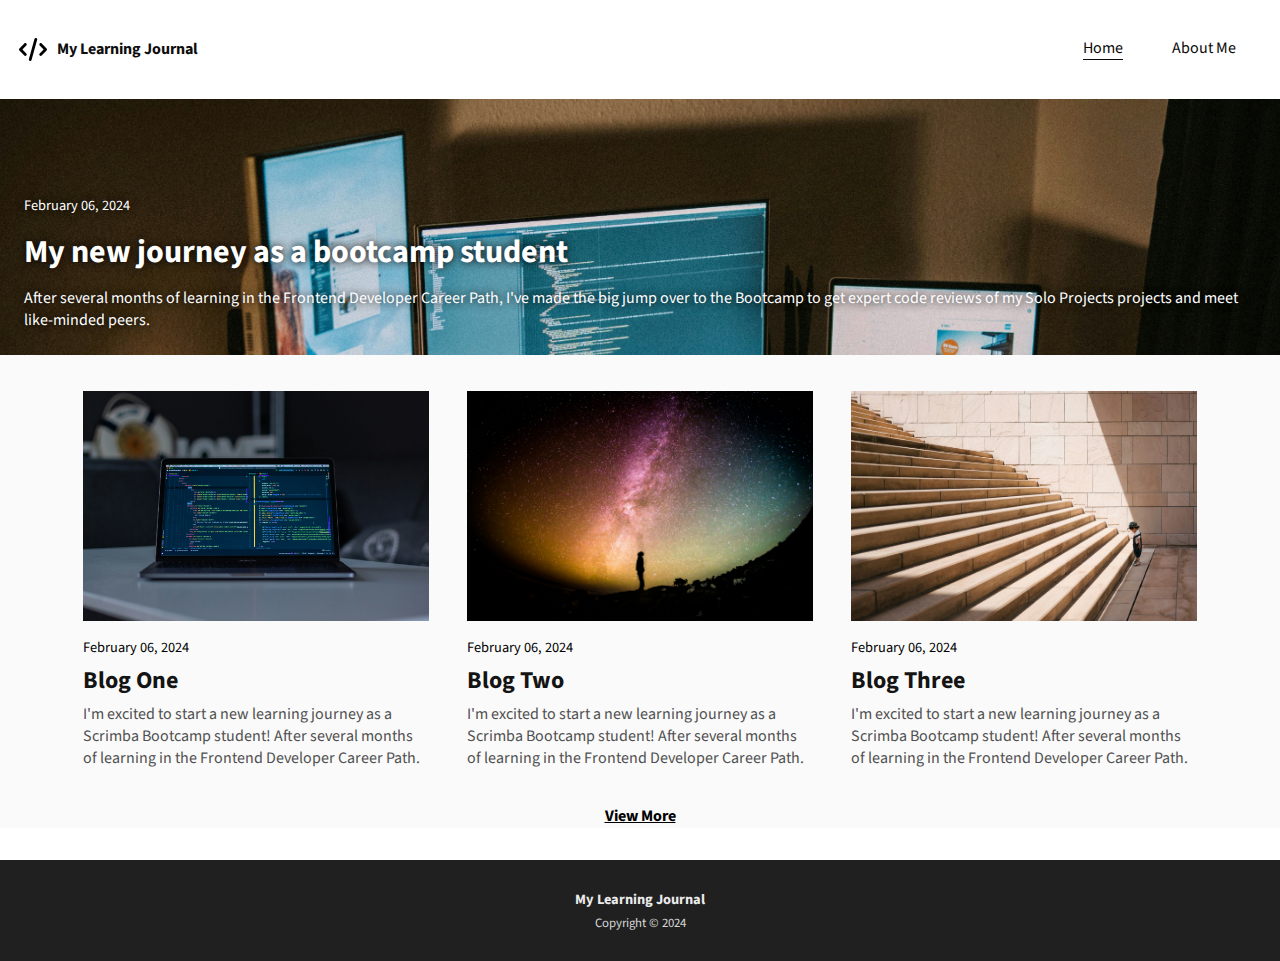
==== commit e01375f7: "Most of the refactoring done" ====
--- a/index.html
+++ b/index.html
@@ -14,7 +14,7 @@
         <img src="./images/site-logo.svg" alt="The site icon" class="site-logo">
         <p class="site-title">My Learning Journal</p>
         <img src="./images/bars-icon.svg" aria-label="Menu button" id="menu-btn">
-        <nav class="hidden" id="menu-bar">
+        <nav id="menu-bar">
             <p class="close-menu-btn" id="close-menu-btn" aria-label="Close button">X</p>
             <ul>
                 <li><a href="#" class="nav-link border">Home</a></li>
@@ -55,28 +55,26 @@
                 <p class="blog-post-body">I'm excited to start a new learning journey as a Scrimba Bootcamp student! After several months of learning in the Frontend Developer Career Path.</p>
             </article>
 
-            <section class="hidden" id="hidden-posts">
-                <article class="blog-post">
-                    <img src="./images/blog-four.jpg" alt="A random image" class="blog-post-img" loading="lazy">
-                    <p class="blog-post-subtitle">February 06, 2024</p>
-                    <h2 class="blog-post-title">Blog Four</h2>
-                    <p class="blog-post-body">I'm excited to start a new learning journey as a Scrimba Bootcamp student! After several months of learning in the Frontend Developer Career Path.</p>
-                </article>
+            <article class="blog-post hidden">
+                <img src="./images/blog-four.jpg" alt="A random image" class="blog-post-img" loading="lazy">
+                <p class="blog-post-subtitle">February 06, 2024</p>
+                <h2 class="blog-post-title">Blog Four</h2>
+                <p class="blog-post-body">I'm excited to start a new learning journey as a Scrimba Bootcamp student! After several months of learning in the Frontend Developer Career Path.</p>
+            </article>
 
-                <article class="blog-post">
-                    <img src="./images/blog-five.jpg" alt="A random image" class="blog-post-img" loading="lazy">
-                    <p class="blog-post-subtitle">February 06, 2024</p>
-                    <h2 class="blog-post-title">Blog Five</h2>
-                    <p class="blog-post-body">I'm excited to start a new learning journey as a Scrimba Bootcamp student! After several months of learning in the Frontend Developer Career Path.</p>
-                </article>
+            <article class="blog-post hidden">
+                <img src="./images/blog-five.jpg" alt="A random image" class="blog-post-img" loading="lazy">
+                 <p class="blog-post-subtitle">February 06, 2024</p>
+                <h2 class="blog-post-title">Blog Five</h2>
+                <p class="blog-post-body">I'm excited to start a new learning journey as a Scrimba Bootcamp student! After several months of learning in the Frontend Developer Career Path.</p>
+            </article>
 
-                <article class="blog-post">
-                    <img src="./images/blog-six.jpg" alt="A random image" class="blog-post-img" loading="lazy">
-                    <p class="blog-post-subtitle">February 06, 2024</p>
-                    <h2 class="blog-post-title">Blog Six</h2>
-                    <p class="blog-post-body">I'm excited to start a new learning journey as a Scrimba Bootcamp student! After several months of learning in the Frontend Developer Career Path.</p>
-                </article>
-            </section>
+            <article class="blog-post hidden">
+                <img src="./images/blog-six.jpg" alt="A random image" class="blog-post-img" loading="lazy">
+                <p class="blog-post-subtitle">February 06, 2024</p>
+                <h2 class="blog-post-title">Blog Six</h2>
+                <p class="blog-post-body">I'm excited to start a new learning journey as a Scrimba Bootcamp student! After several months of learning in the Frontend Developer Career Path.</p>
+            </article>
         </section>
         <button id="btn-expand-posts">View More</button>
     </main>
--- a/index.css
+++ b/index.css
@@ -11,10 +11,6 @@
 
 .flex {
     display: flex;
-}
-
-.hidden {
-    display: none;
 }
 
 .border {
@@ -48,6 +44,7 @@
     position: absolute; 
     top: 0;
     right: 0;
+    display: none;
 }
 
 nav > ul {
@@ -111,6 +108,10 @@
     margin: 0.2em 0;
     font-size: 1.5rem;
     color: #141414;
+}
+
+.hidden {
+    display: none;
 }
 
 footer {
@@ -198,22 +199,18 @@
         padding: 1em 0;
     }
 
-    #hidden-posts {
-        display: flex;
-    }
-
     .blog-post {
         width: 30%;
     }
 
     #menu-btn,
-    .close-menu-btn,
-    #btn-expand-posts {
+    .close-menu-btn {
         display: none;
     }
 
     nav {
         background-color: inherit;
+        display: block;
         position: static;
         width: 210px;
         height: auto;
